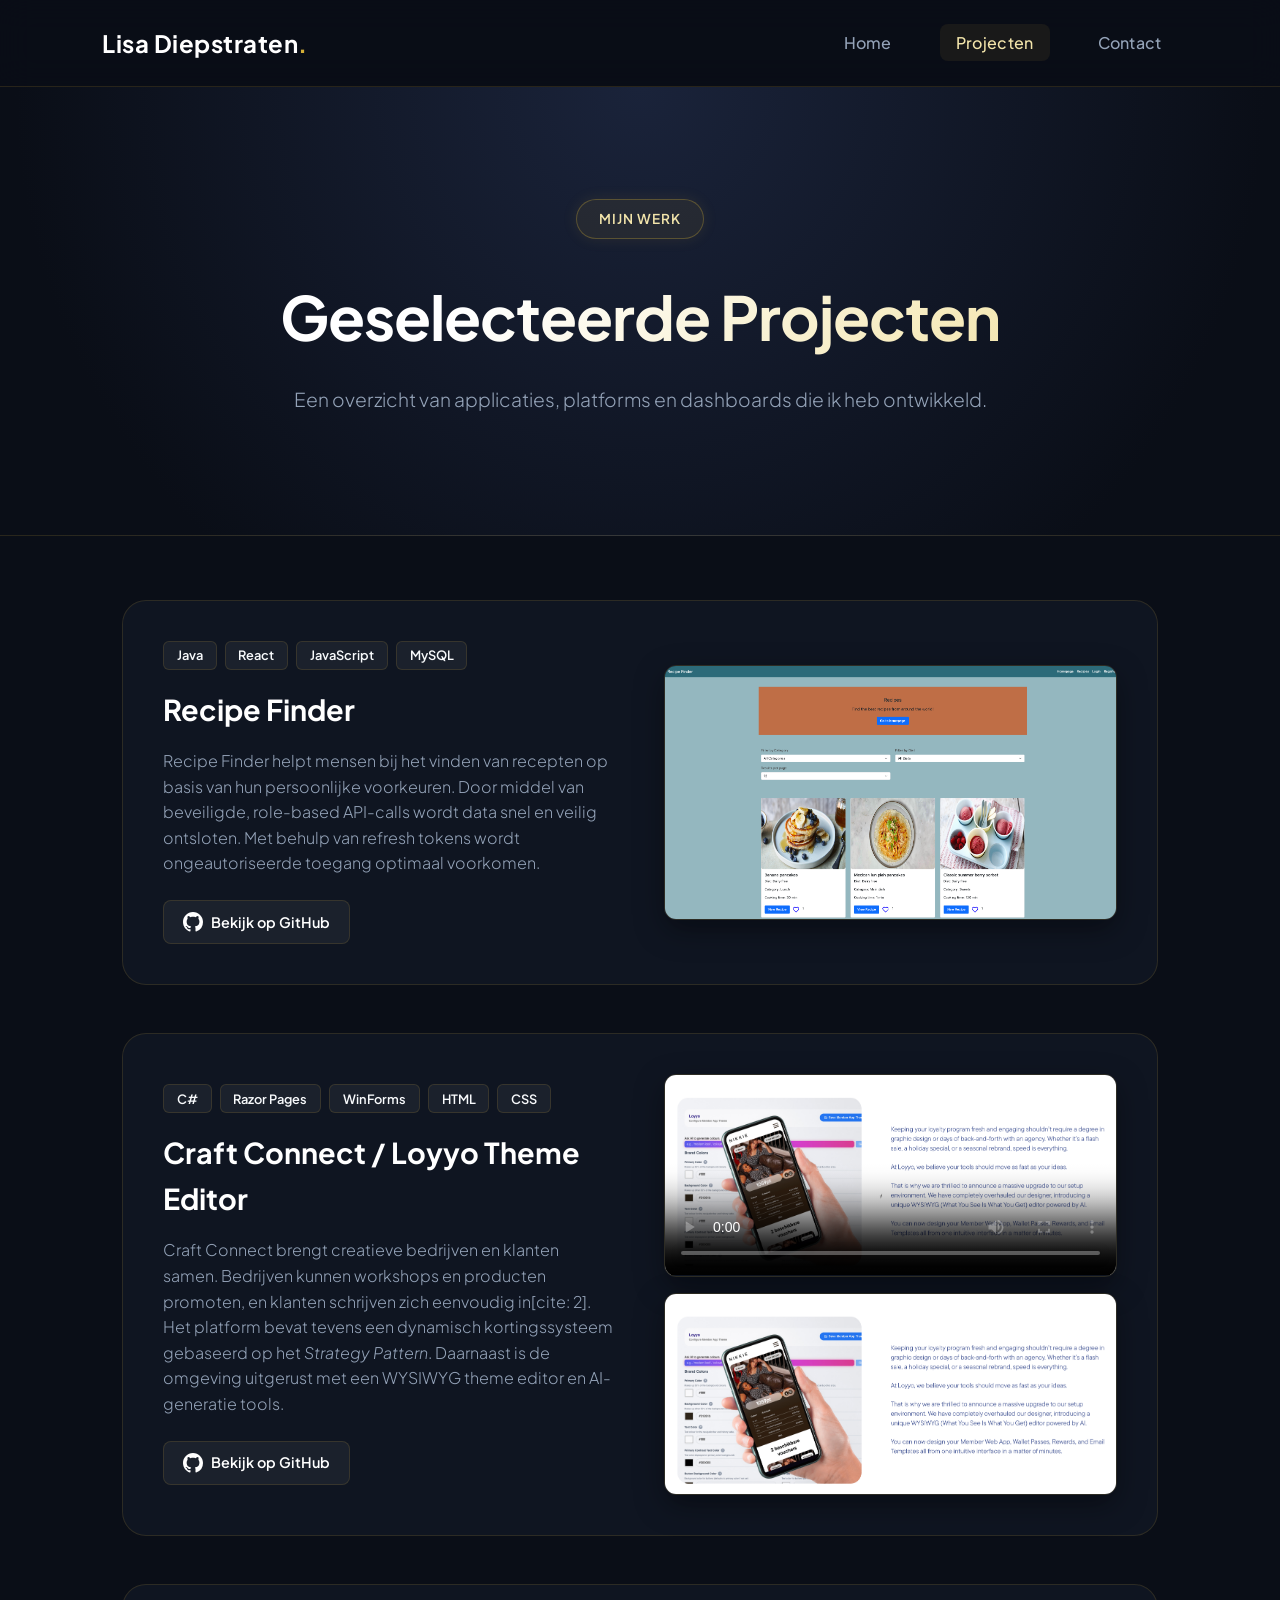
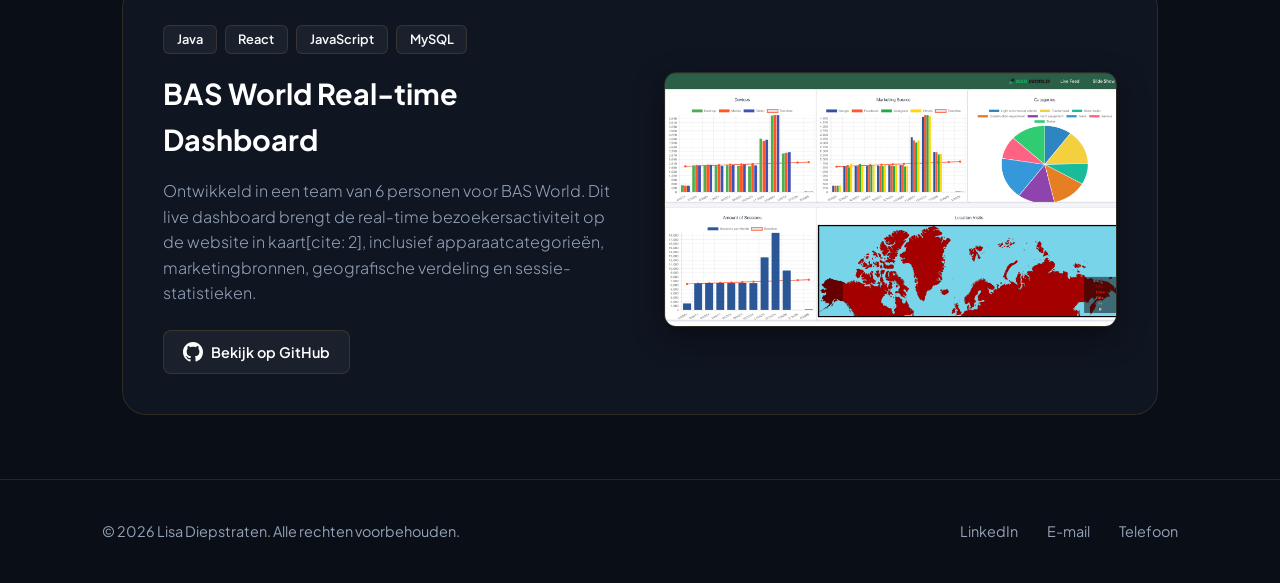
==== projecten.html @ fb5bed15 "update" ====
<!DOCTYPE html>
<html lang="nl">
<head>
    <meta charset="UTF-8">
    <meta name="viewport" content="width=device-width, initial-scale=1.0">
    <title>Projecten - Lisa Diepstraten</title>
    <link rel="preconnect" href="https://fonts.googleapis.com">
    <link rel="preconnect" href="https://fonts.gstatic.com" crossorigin>
    <link href="https://fonts.googleapis.com/css2?family=Plus+Jakarta+Sans:wght@300;400;600;700&display=swap" rel="stylesheet">
    <link rel="stylesheet" href="styles/projecten.css">
</head>
<body>
    <nav class="navbar">
        <div class="logo">
            <a href="index.html">Lisa Diepstraten<span>.</span></a>
        </div>
        <ul class="nav-links">
            <li><a href="index.html">Home</a></li>
            <li><a href="projecten.html" class="active">Projecten</a></li>
            <li><a href="contact.html">Contact</a></li>
        </ul>
    </nav>

    <header class="hero">
        <div class="hero-content">
            <span class="badge">Mijn Werk</span>
            <h1>Geselecteerde Projecten</h1>
            <p>Een overzicht van applicaties, platforms en dashboards die ik heb ontwikkeld.</p>
        </div>
    </header>

    <main class="projects-container">
        <!-- Project 1: Recipe Finder -->
        <article class="project-card">
            <div class="text-content">
                <div class="tags">
                    <span>Java</span>
                    <span>React</span>
                    <span>JavaScript</span>
                    <span>MySQL</span>
                </div>
                <h2>Recipe Finder</h2>
                <p>Recipe Finder helpt mensen bij het vinden van recepten op basis van hun persoonlijke voorkeuren. Door middel van beveiligde, role-based API-calls wordt data snel en veilig ontsloten. Met behulp van refresh tokens wordt ongeautoriseerde toegang optimaal voorkomen.</p>
                <div class="project-links">
                    <a href="https://github.com/LisaDiepstraten/RecipeFinder.git" target="_blank" class="github-btn" rel="noopener noreferrer">
                        <svg viewBox="0 0 24 24" width="20" height="20" fill="currentColor"><path d="M12 0C5.37 0 0 5.37 0 12c0 5.31 3.435 9.795 8.205 11.385.6.105.825-.255.825-.57 0-.285-.015-1.23-.015-2.235-3.015.555-3.795-.735-4.035-1.41-.135-.345-.72-1.41-1.23-1.695-.42-.225-1.02-.78-.015-.795.945-.015 1.62.87 1.845 1.23 1.08 1.815 2.805 1.305 3.495.99.105-.78.42-1.305.765-1.605-2.67-.3-5.46-1.335-5.46-5.925 0-1.305.465-2.385 1.23-3.225-.12-.3-.54-1.53.12-3.18 0 0 1.005-.315 3.3 1.23.96-.27 1.98-.405 3-.405s2.04.135 3 .405c2.295-1.56 3.3-1.23 3.3-1.23.66 1.65.24 2.88.12 3.18.765.84 1.23 1.905 1.23 3.225 0 4.605-2.805 5.625-5.475 5.925.435.375.81 1.095.81 2.22 0 1.605-.015 2.895-.015 3.3 0 .315.225.69.825.57A12.02 12.02 0 0024 12c0-6.63-5.37-12-12-12z"/></svg>
                        Bekijk op GitHub
                    </a>
                </div>
            </div>
            <div class="media-content">
                <img src="images/RecipeFinderImage.png" alt="Recipe Finder Interface">
            </div>
        </article>

        <!-- Project 2: Craft Connect / Loyyo -->
        <article class="project-card">
            <div class="text-content">
                <div class="tags">
                    <span>C#</span>
                    <span>Razor Pages</span>
                    <span>WinForms</span>
                    <span>HTML</span>
                    <span>CSS</span>
                </div>
                <h2>Craft Connect / Loyyo Theme Editor</h2>
                <p>Craft Connect brengt creatieve bedrijven en klanten samen. Bedrijven kunnen workshops en producten promoten, en klanten schrijven zich eenvoudig in[cite: 2]. Het platform bevat tevens een dynamisch kortingssysteem gebaseerd op het <em>Strategy Pattern</em>. Daarnaast is de omgeving uitgerust met een WYSIWYG theme editor en AI-generatie tools.</p>
                <div class="project-links">
                    <a href="https://github.com/LisaDiepstraten/CraftConnect.git" target="_blank" class="github-btn" rel="noopener noreferrer">
                        <svg viewBox="0 0 24 24" width="20" height="20" fill="currentColor"><path d="M12 0C5.37 0 0 5.37 0 12c0 5.31 3.435 9.795 8.205 11.385.6.105.825-.255.825-.57 0-.285-.015-1.23-.015-2.235-3.015.555-3.795-.735-4.035-1.41-.135-.345-.72-1.41-1.23-1.695-.42-.225-1.02-.78-.015-.795.945-.015 1.62.87 1.845 1.23 1.08 1.815 2.805 1.305 3.495.99.105-.78.42-1.305.765-1.605-2.67-.3-5.46-1.335-5.46-5.925 0-1.305.465-2.385 1.23-3.225-.12-.3-.54-1.53.12-3.18 0 0 1.005-.315 3.3 1.23.96-.27 1.98-.405 3-.405s2.04.135 3 .405c2.295-1.56 3.3-1.23 3.3-1.23.66 1.65.24 2.88.12 3.18.765.84 1.23 1.905 1.23 3.225 0 4.605-2.805 5.625-5.475 5.925.435.375.81 1.095.81 2.22 0 1.605-.015 2.895-.015 3.3 0 .315.225.69.825.57A12.02 12.02 0 0024 12c0-6.63-5.37-12-12-12z"/></svg>
                        Bekijk op GitHub
                    </a>
                </div>
            </div>
            <div class="media-content media-gallery">
                <video controls poster="images/Screenshot 2026-09-29 at 13.28.08.png">
                    <source src="images/Screen Recording 2026-01-22 at 11.42.02.mov" type="video/quicktime">
                </video>
                <img src="images/Screenshot 2026-09-29 at 13.28.08.png" alt="Loyyo Theme Configurator Preview">
            </div>
        </article>

        <!-- Project 3: Dashboard -->
        <article class="project-card">
            <div class="text-content">
                <div class="tags">
                    <span>Java</span>
                    <span>React</span>
                    <span>JavaScript</span>
                    <span>MySQL</span>
                </div>
                <h2>BAS World Real-time Dashboard</h2>
                <p>Ontwikkeld in een team van 6 personen voor BAS World. Dit live dashboard brengt de real-time bezoekersactiviteit op de website in kaart[cite: 2], inclusief apparaatcategorieën, marketingbronnen, geografische verdeling en sessie-statistieken.</p>
                <div class="project-links">
                    <a href="https://github.com/LisaDiepstraten/InRealTimeDashboard.git" target="_blank" class="github-btn" rel="noopener noreferrer">
                        <svg viewBox="0 0 24 24" width="20" height="20" fill="currentColor"><path d="M12 0C5.37 0 0 5.37 0 12c0 5.31 3.435 9.795 8.205 11.385.6.105.825-.255.825-.57 0-.285-.015-1.23-.015-2.235-3.015.555-3.795-.735-4.035-1.41-.135-.345-.72-1.41-1.23-1.695-.42-.225-1.02-.78-.015-.795.945-.015 1.62.87 1.845 1.23 1.08 1.815 2.805 1.305 3.495.99.105-.78.42-1.305.765-1.605-2.67-.3-5.46-1.335-5.46-5.925 0-1.305.465-2.385 1.23-3.225-.12-.3-.54-1.53.12-3.18 0 0 1.005-.315 3.3 1.23.96-.27 1.98-.405 3-.405s2.04.135 3 .405c2.295-1.56 3.3-1.23 3.3-1.23.66 1.65.24 2.88.12 3.18.765.84 1.23 1.905 1.23 3.225 0 4.605-2.805 5.625-5.475 5.925.435.375.81 1.095.81 2.22 0 1.605-.015 2.895-.015 3.3 0 .315.225.69.825.57A12.02 12.02 0 0024 12c0-6.63-5.37-12-12-12z"/></svg>
                        Bekijk op GitHub
                    </a>
                </div>
            </div>
            <div class="media-content">
                <img src="images/Basworld dashboard.png" alt="Basworld Real Time Dashboard">
            </div>
        </article>
    </main>

    <footer class="footer">
        <div class="footer-content">
            <p>&copy; 2026 Lisa Diepstraten. Alle rechten voorbehouden.</p>
            <div class="footer-socials">
                <a href="https://www.linkedin.com/in/lisa-diepstraten-075a11353" target="_blank" rel="noopener noreferrer">LinkedIn</a>
                <a href="mailto:lisa.diepstraten@gmail.com">E-mail</a>
                <a href="tel:0629515038">Telefoon</a>
            </div>
        </div>
    </footer>
</body>
</html>
---- styles/projecten.css ----
@import url('homepage.css');

.projects-container {
    max-width: 1100px;
    margin: 4rem auto;
    padding: 0 2rem;
    display: flex;
    flex-direction: column;
    gap: 3rem;
}

.project-card {
    background: var(--card-bg);
    border: 1px solid var(--border-color);
    border-radius: 24px;
    padding: 2.5rem;
    display: flex;
    gap: 3rem;
    align-items: center;
    backdrop-filter: blur(10px);
    transition: transform 0.3s ease, border-color 0.3s ease;
}

.project-card:hover {
    transform: translateY(-4px);
    border-color: rgba(56, 189, 248, 0.3);
}

.project-card .text-content {
    flex: 1;
}

.tags {
    display: flex;
    gap: 0.5rem;
    flex-wrap: wrap;
    margin-bottom: 1rem;
}

.tags span {
    background: rgba(255, 255, 255, 0.05);
    border: 1px solid var(--border-color);
    color: var(--accent-blue);
    padding: 0.2rem 0.8rem;
    border-radius: 6px;
    font-size: 0.8rem;
    font-weight: 600;
}

.project-card h2 {
    font-size: 1.8rem;
    color: #fff;
    margin-bottom: 1rem;
}

.project-card p {
    color: var(--text-secondary);
    font-size: 1rem;
    margin-bottom: 1.5rem;
}

.project-links {
    display: flex;
    gap: 1rem;
    align-items: center;
}

.github-btn, .live-demo-btn {
    display: inline-flex;
    align-items: center;
    gap: 0.5rem;
    padding: 0.6rem 1.2rem;
    border-radius: 8px;
    text-decoration: none;
    font-weight: 600;
    font-size: 0.9rem;
    transition: all 0.3s ease;
}

.github-btn {
    background: rgba(255, 255, 255, 0.05);
    color: #fff;
    border: 1px solid var(--border-color);
}

.github-btn:hover {
    background: rgba(255, 255, 255, 0.15);
}

.live-demo-btn {
    background: var(--gradient-accent);
    color: #0f172a;
}

.live-demo-btn:hover {
    opacity: 0.9;
}

.media-content {
    flex: 1;
    display: flex;
    flex-direction: column;
    gap: 1rem;
}

.media-content img, .media-content video {
    width: 100%;
    border-radius: 12px;
    border: 1px solid var(--border-color);
    box-shadow: 0 10px 30px rgba(0, 0, 0, 0.4);
    object-fit: cover;
}

.video-container video {
    max-height: 250px;
}

@media (max-width: 900px) {
    .project-card {
        flex-direction: column;
    }
    .media-content {
        width: 100%;
    }
}
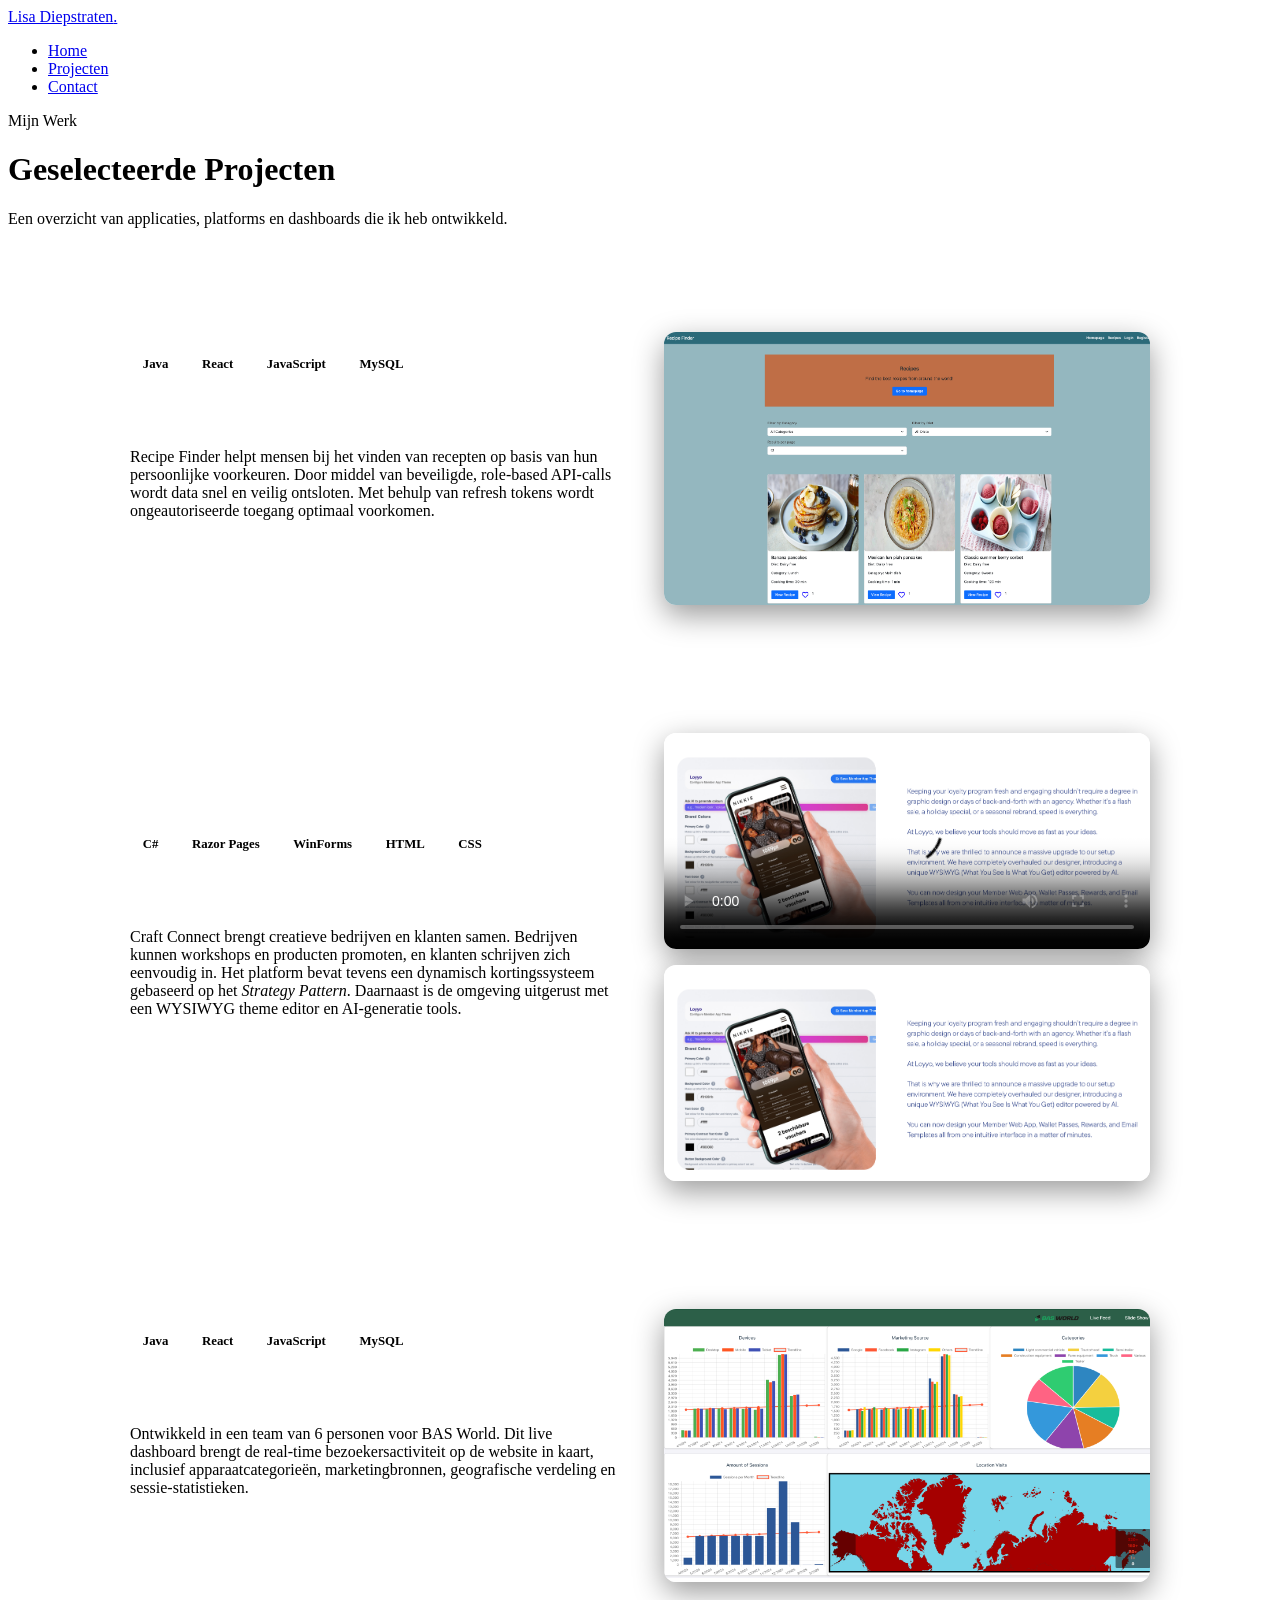
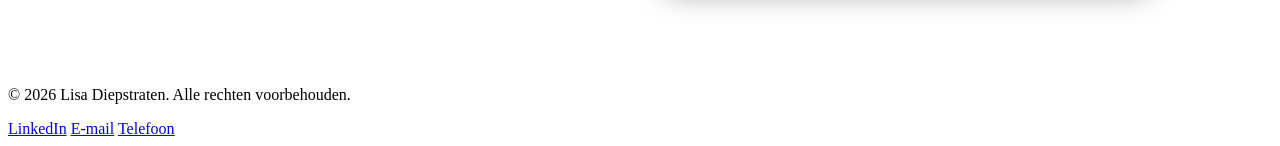
==== commit 20913130: "changes scaling" ====
--- a/projecten.html
+++ b/projecten.html
@@ -64,7 +64,7 @@
                     <span>CSS</span>
                 </div>
                 <h2>Craft Connect / Loyyo Theme Editor</h2>
-                <p>Craft Connect brengt creatieve bedrijven en klanten samen. Bedrijven kunnen workshops en producten promoten, en klanten schrijven zich eenvoudig in[cite: 2]. Het platform bevat tevens een dynamisch kortingssysteem gebaseerd op het <em>Strategy Pattern</em>. Daarnaast is de omgeving uitgerust met een WYSIWYG theme editor en AI-generatie tools.</p>
+                <p>Craft Connect brengt creatieve bedrijven en klanten samen. Bedrijven kunnen workshops en producten promoten, en klanten schrijven zich eenvoudig in. Het platform bevat tevens een dynamisch kortingssysteem gebaseerd op het <em>Strategy Pattern</em>. Daarnaast is de omgeving uitgerust met een WYSIWYG theme editor en AI-generatie tools.</p>
                 <div class="project-links">
                     <a href="https://github.com/LisaDiepstraten/CraftConnect.git" target="_blank" class="github-btn" rel="noopener noreferrer">
                         <svg viewBox="0 0 24 24" width="20" height="20" fill="currentColor"><path d="M12 0C5.37 0 0 5.37 0 12c0 5.31 3.435 9.795 8.205 11.385.6.105.825-.255.825-.57 0-.285-.015-1.23-.015-2.235-3.015.555-3.795-.735-4.035-1.41-.135-.345-.72-1.41-1.23-1.695-.42-.225-1.02-.78-.015-.795.945-.015 1.62.87 1.845 1.23 1.08 1.815 2.805 1.305 3.495.99.105-.78.42-1.305.765-1.605-2.67-.3-5.46-1.335-5.46-5.925 0-1.305.465-2.385 1.23-3.225-.12-.3-.54-1.53.12-3.18 0 0 1.005-.315 3.3 1.23.96-.27 1.98-.405 3-.405s2.04.135 3 .405c2.295-1.56 3.3-1.23 3.3-1.23.66 1.65.24 2.88.12 3.18.765.84 1.23 1.905 1.23 3.225 0 4.605-2.805 5.625-5.475 5.925.435.375.81 1.095.81 2.22 0 1.605-.015 2.895-.015 3.3 0 .315.225.69.825.57A12.02 12.02 0 0024 12c0-6.63-5.37-12-12-12z"/></svg>
@@ -90,7 +90,7 @@
                     <span>MySQL</span>
                 </div>
                 <h2>BAS World Real-time Dashboard</h2>
-                <p>Ontwikkeld in een team van 6 personen voor BAS World. Dit live dashboard brengt de real-time bezoekersactiviteit op de website in kaart[cite: 2], inclusief apparaatcategorieën, marketingbronnen, geografische verdeling en sessie-statistieken.</p>
+                <p>Ontwikkeld in een team van 6 personen voor BAS World. Dit live dashboard brengt de real-time bezoekersactiviteit op de website in kaart, inclusief apparaatcategorieën, marketingbronnen, geografische verdeling en sessie-statistieken.</p>
                 <div class="project-links">
                     <a href="https://github.com/LisaDiepstraten/InRealTimeDashboard.git" target="_blank" class="github-btn" rel="noopener noreferrer">
                         <svg viewBox="0 0 24 24" width="20" height="20" fill="currentColor"><path d="M12 0C5.37 0 0 5.37 0 12c0 5.31 3.435 9.795 8.205 11.385.6.105.825-.255.825-.57 0-.285-.015-1.23-.015-2.235-3.015.555-3.795-.735-4.035-1.41-.135-.345-.72-1.41-1.23-1.695-.42-.225-1.02-.78-.015-.795.945-.015 1.62.87 1.845 1.23 1.08 1.815 2.805 1.305 3.495.99.105-.78.42-1.305.765-1.605-2.67-.3-5.46-1.335-5.46-5.925 0-1.305.465-2.385 1.23-3.225-.12-.3-.54-1.53.12-3.18 0 0 1.005-.315 3.3 1.23.96-.27 1.98-.405 3-.405s2.04.135 3 .405c2.295-1.56 3.3-1.23 3.3-1.23.66 1.65.24 2.88.12 3.18.765.84 1.23 1.905 1.23 3.225 0 4.605-2.805 5.625-5.475 5.925.435.375.81 1.095.81 2.22 0 1.605-.015 2.895-.015 3.3 0 .315.225.69.825.57A12.02 12.02 0 0024 12c0-6.63-5.37-12-12-12z"/></svg>
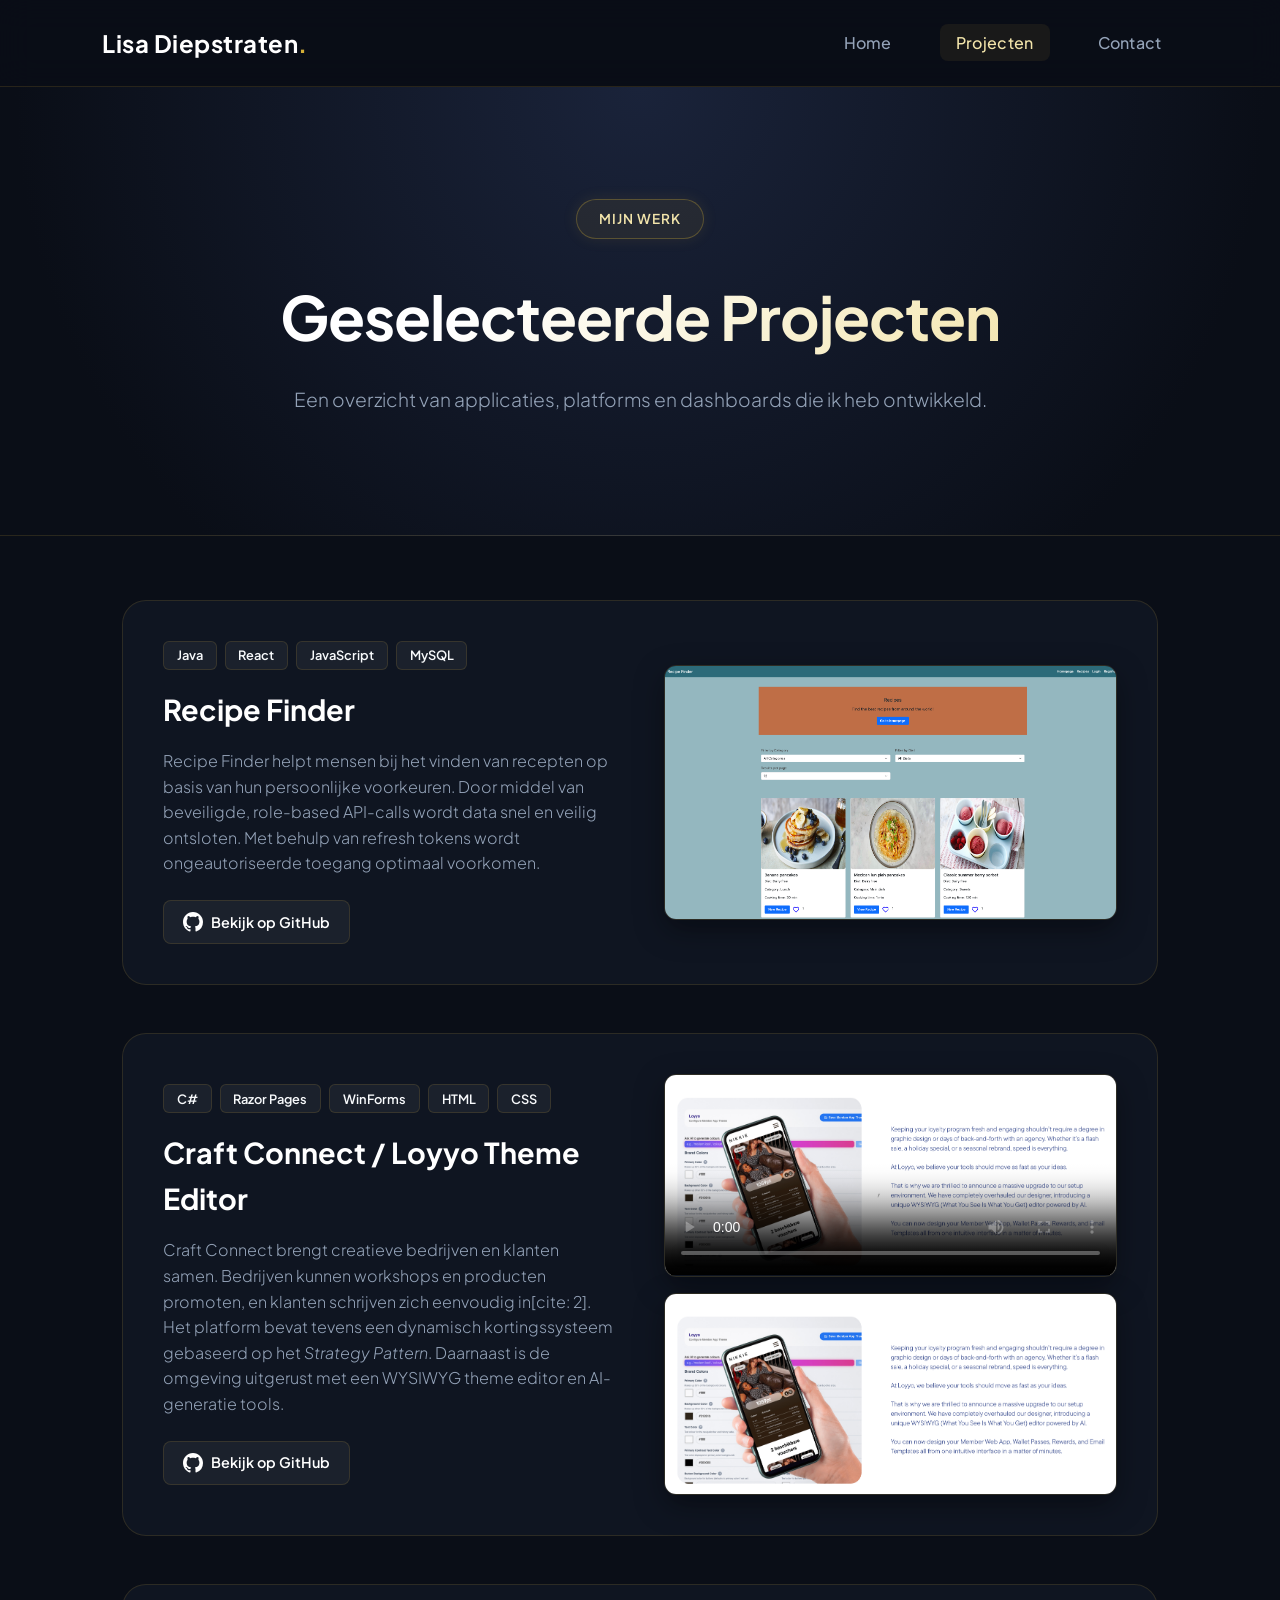
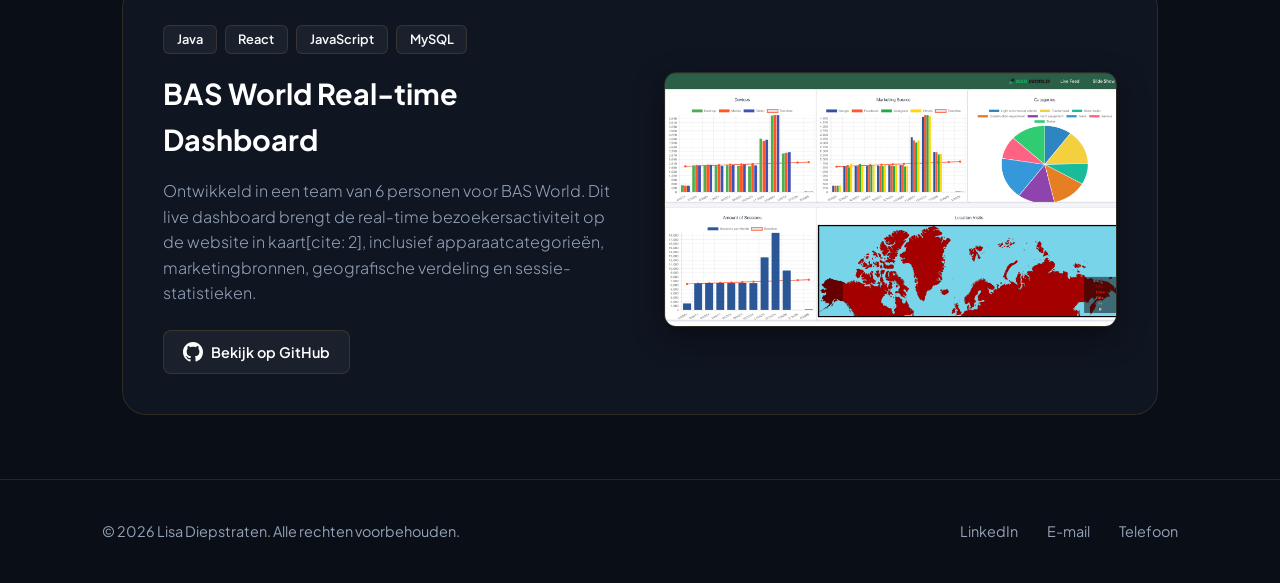
==== commit 1a739807: "Revert "changes scaling" This reverts commit 2091313063ddb554cb878f95acf4933c630291b9." ====
--- a/projecten.html
+++ b/projecten.html
@@ -64,7 +64,7 @@
                     <span>CSS</span>
                 </div>
                 <h2>Craft Connect / Loyyo Theme Editor</h2>
-                <p>Craft Connect brengt creatieve bedrijven en klanten samen. Bedrijven kunnen workshops en producten promoten, en klanten schrijven zich eenvoudig in. Het platform bevat tevens een dynamisch kortingssysteem gebaseerd op het <em>Strategy Pattern</em>. Daarnaast is de omgeving uitgerust met een WYSIWYG theme editor en AI-generatie tools.</p>
+                <p>Craft Connect brengt creatieve bedrijven en klanten samen. Bedrijven kunnen workshops en producten promoten, en klanten schrijven zich eenvoudig in[cite: 2]. Het platform bevat tevens een dynamisch kortingssysteem gebaseerd op het <em>Strategy Pattern</em>. Daarnaast is de omgeving uitgerust met een WYSIWYG theme editor en AI-generatie tools.</p>
                 <div class="project-links">
                     <a href="https://github.com/LisaDiepstraten/CraftConnect.git" target="_blank" class="github-btn" rel="noopener noreferrer">
                         <svg viewBox="0 0 24 24" width="20" height="20" fill="currentColor"><path d="M12 0C5.37 0 0 5.37 0 12c0 5.31 3.435 9.795 8.205 11.385.6.105.825-.255.825-.57 0-.285-.015-1.23-.015-2.235-3.015.555-3.795-.735-4.035-1.41-.135-.345-.72-1.41-1.23-1.695-.42-.225-1.02-.78-.015-.795.945-.015 1.62.87 1.845 1.23 1.08 1.815 2.805 1.305 3.495.99.105-.78.42-1.305.765-1.605-2.67-.3-5.46-1.335-5.46-5.925 0-1.305.465-2.385 1.23-3.225-.12-.3-.54-1.53.12-3.18 0 0 1.005-.315 3.3 1.23.96-.27 1.98-.405 3-.405s2.04.135 3 .405c2.295-1.56 3.3-1.23 3.3-1.23.66 1.65.24 2.88.12 3.18.765.84 1.23 1.905 1.23 3.225 0 4.605-2.805 5.625-5.475 5.925.435.375.81 1.095.81 2.22 0 1.605-.015 2.895-.015 3.3 0 .315.225.69.825.57A12.02 12.02 0 0024 12c0-6.63-5.37-12-12-12z"/></svg>
@@ -90,7 +90,7 @@
                     <span>MySQL</span>
                 </div>
                 <h2>BAS World Real-time Dashboard</h2>
-                <p>Ontwikkeld in een team van 6 personen voor BAS World. Dit live dashboard brengt de real-time bezoekersactiviteit op de website in kaart, inclusief apparaatcategorieën, marketingbronnen, geografische verdeling en sessie-statistieken.</p>
+                <p>Ontwikkeld in een team van 6 personen voor BAS World. Dit live dashboard brengt de real-time bezoekersactiviteit op de website in kaart[cite: 2], inclusief apparaatcategorieën, marketingbronnen, geografische verdeling en sessie-statistieken.</p>
                 <div class="project-links">
                     <a href="https://github.com/LisaDiepstraten/InRealTimeDashboard.git" target="_blank" class="github-btn" rel="noopener noreferrer">
                         <svg viewBox="0 0 24 24" width="20" height="20" fill="currentColor"><path d="M12 0C5.37 0 0 5.37 0 12c0 5.31 3.435 9.795 8.205 11.385.6.105.825-.255.825-.57 0-.285-.015-1.23-.015-2.235-3.015.555-3.795-.735-4.035-1.41-.135-.345-.72-1.41-1.23-1.695-.42-.225-1.02-.78-.015-.795.945-.015 1.62.87 1.845 1.23 1.08 1.815 2.805 1.305 3.495.99.105-.78.42-1.305.765-1.605-2.67-.3-5.46-1.335-5.46-5.925 0-1.305.465-2.385 1.23-3.225-.12-.3-.54-1.53.12-3.18 0 0 1.005-.315 3.3 1.23.96-.27 1.98-.405 3-.405s2.04.135 3 .405c2.295-1.56 3.3-1.23 3.3-1.23.66 1.65.24 2.88.12 3.18.765.84 1.23 1.905 1.23 3.225 0 4.605-2.805 5.625-5.475 5.925.435.375.81 1.095.81 2.22 0 1.605-.015 2.895-.015 3.3 0 .315.225.69.825.57A12.02 12.02 0 0024 12c0-6.63-5.37-12-12-12z"/></svg>
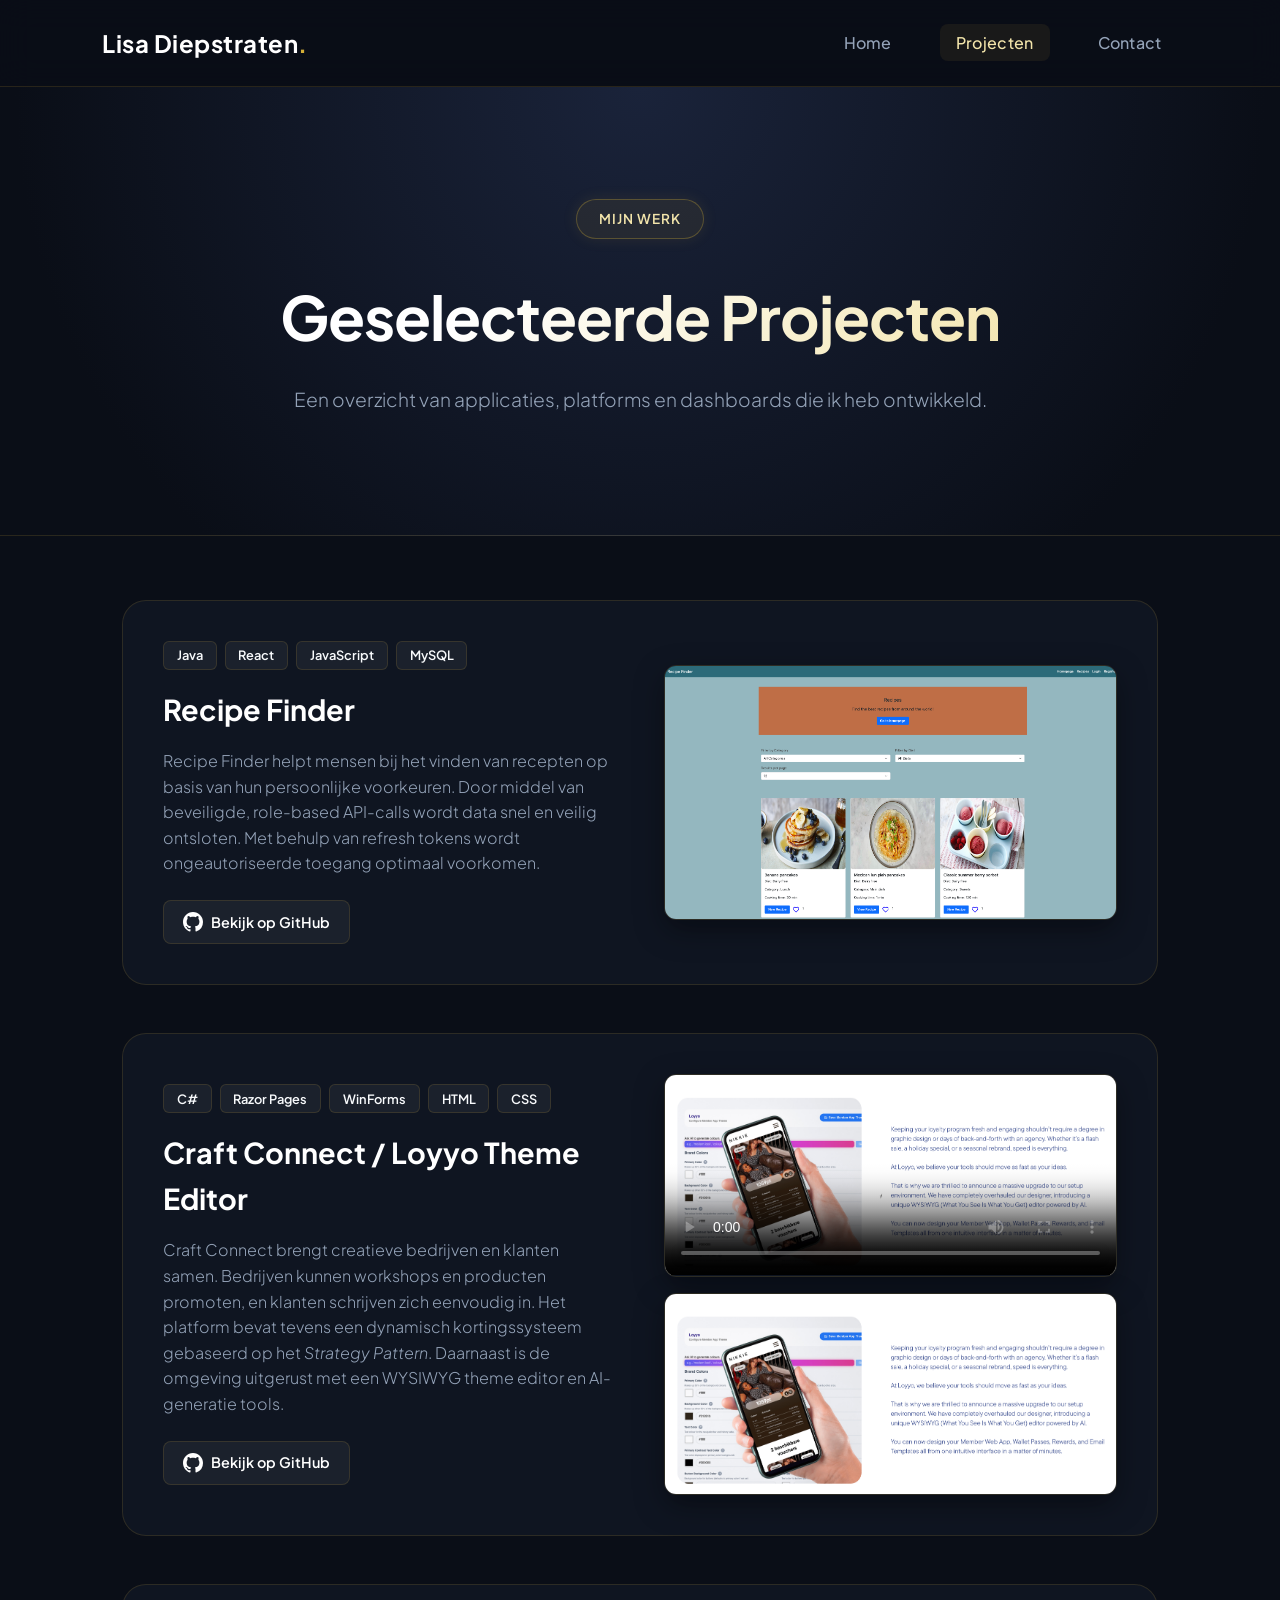
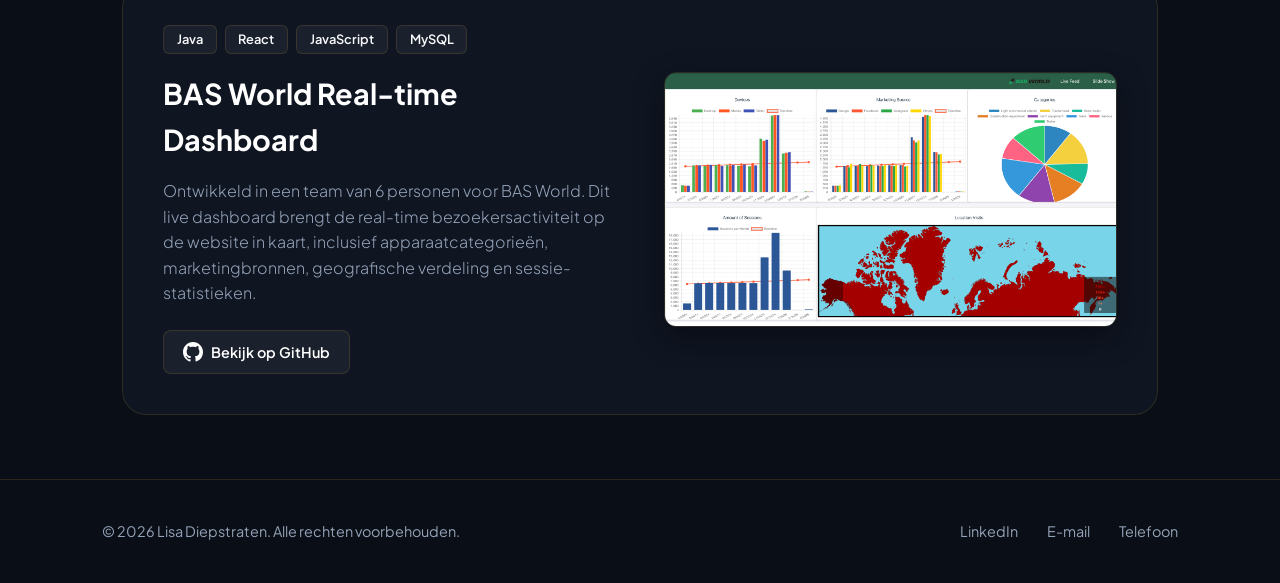
==== commit aa0eeb3d: "scaling" ====
--- a/projecten.html
+++ b/projecten.html
@@ -64,7 +64,7 @@
                     <span>CSS</span>
                 </div>
                 <h2>Craft Connect / Loyyo Theme Editor</h2>
-                <p>Craft Connect brengt creatieve bedrijven en klanten samen. Bedrijven kunnen workshops en producten promoten, en klanten schrijven zich eenvoudig in[cite: 2]. Het platform bevat tevens een dynamisch kortingssysteem gebaseerd op het <em>Strategy Pattern</em>. Daarnaast is de omgeving uitgerust met een WYSIWYG theme editor en AI-generatie tools.</p>
+                <p>Craft Connect brengt creatieve bedrijven en klanten samen. Bedrijven kunnen workshops en producten promoten, en klanten schrijven zich eenvoudig in. Het platform bevat tevens een dynamisch kortingssysteem gebaseerd op het <em>Strategy Pattern</em>. Daarnaast is de omgeving uitgerust met een WYSIWYG theme editor en AI-generatie tools.</p>
                 <div class="project-links">
                     <a href="https://github.com/LisaDiepstraten/CraftConnect.git" target="_blank" class="github-btn" rel="noopener noreferrer">
                         <svg viewBox="0 0 24 24" width="20" height="20" fill="currentColor"><path d="M12 0C5.37 0 0 5.37 0 12c0 5.31 3.435 9.795 8.205 11.385.6.105.825-.255.825-.57 0-.285-.015-1.23-.015-2.235-3.015.555-3.795-.735-4.035-1.41-.135-.345-.72-1.41-1.23-1.695-.42-.225-1.02-.78-.015-.795.945-.015 1.62.87 1.845 1.23 1.08 1.815 2.805 1.305 3.495.99.105-.78.42-1.305.765-1.605-2.67-.3-5.46-1.335-5.46-5.925 0-1.305.465-2.385 1.23-3.225-.12-.3-.54-1.53.12-3.18 0 0 1.005-.315 3.3 1.23.96-.27 1.98-.405 3-.405s2.04.135 3 .405c2.295-1.56 3.3-1.23 3.3-1.23.66 1.65.24 2.88.12 3.18.765.84 1.23 1.905 1.23 3.225 0 4.605-2.805 5.625-5.475 5.925.435.375.81 1.095.81 2.22 0 1.605-.015 2.895-.015 3.3 0 .315.225.69.825.57A12.02 12.02 0 0024 12c0-6.63-5.37-12-12-12z"/></svg>
@@ -90,7 +90,7 @@
                     <span>MySQL</span>
                 </div>
                 <h2>BAS World Real-time Dashboard</h2>
-                <p>Ontwikkeld in een team van 6 personen voor BAS World. Dit live dashboard brengt de real-time bezoekersactiviteit op de website in kaart[cite: 2], inclusief apparaatcategorieën, marketingbronnen, geografische verdeling en sessie-statistieken.</p>
+                <p>Ontwikkeld in een team van 6 personen voor BAS World. Dit live dashboard brengt de real-time bezoekersactiviteit op de website in kaart, inclusief apparaatcategorieën, marketingbronnen, geografische verdeling en sessie-statistieken.</p>
                 <div class="project-links">
                     <a href="https://github.com/LisaDiepstraten/InRealTimeDashboard.git" target="_blank" class="github-btn" rel="noopener noreferrer">
                         <svg viewBox="0 0 24 24" width="20" height="20" fill="currentColor"><path d="M12 0C5.37 0 0 5.37 0 12c0 5.31 3.435 9.795 8.205 11.385.6.105.825-.255.825-.57 0-.285-.015-1.23-.015-2.235-3.015.555-3.795-.735-4.035-1.41-.135-.345-.72-1.41-1.23-1.695-.42-.225-1.02-.78-.015-.795.945-.015 1.62.87 1.845 1.23 1.08 1.815 2.805 1.305 3.495.99.105-.78.42-1.305.765-1.605-2.67-.3-5.46-1.335-5.46-5.925 0-1.305.465-2.385 1.23-3.225-.12-.3-.54-1.53.12-3.18 0 0 1.005-.315 3.3 1.23.96-.27 1.98-.405 3-.405s2.04.135 3 .405c2.295-1.56 3.3-1.23 3.3-1.23.66 1.65.24 2.88.12 3.18.765.84 1.23 1.905 1.23 3.225 0 4.605-2.805 5.625-5.475 5.925.435.375.81 1.095.81 2.22 0 1.605-.015 2.895-.015 3.3 0 .315.225.69.825.57A12.02 12.02 0 0024 12c0-6.63-5.37-12-12-12z"/></svg>
